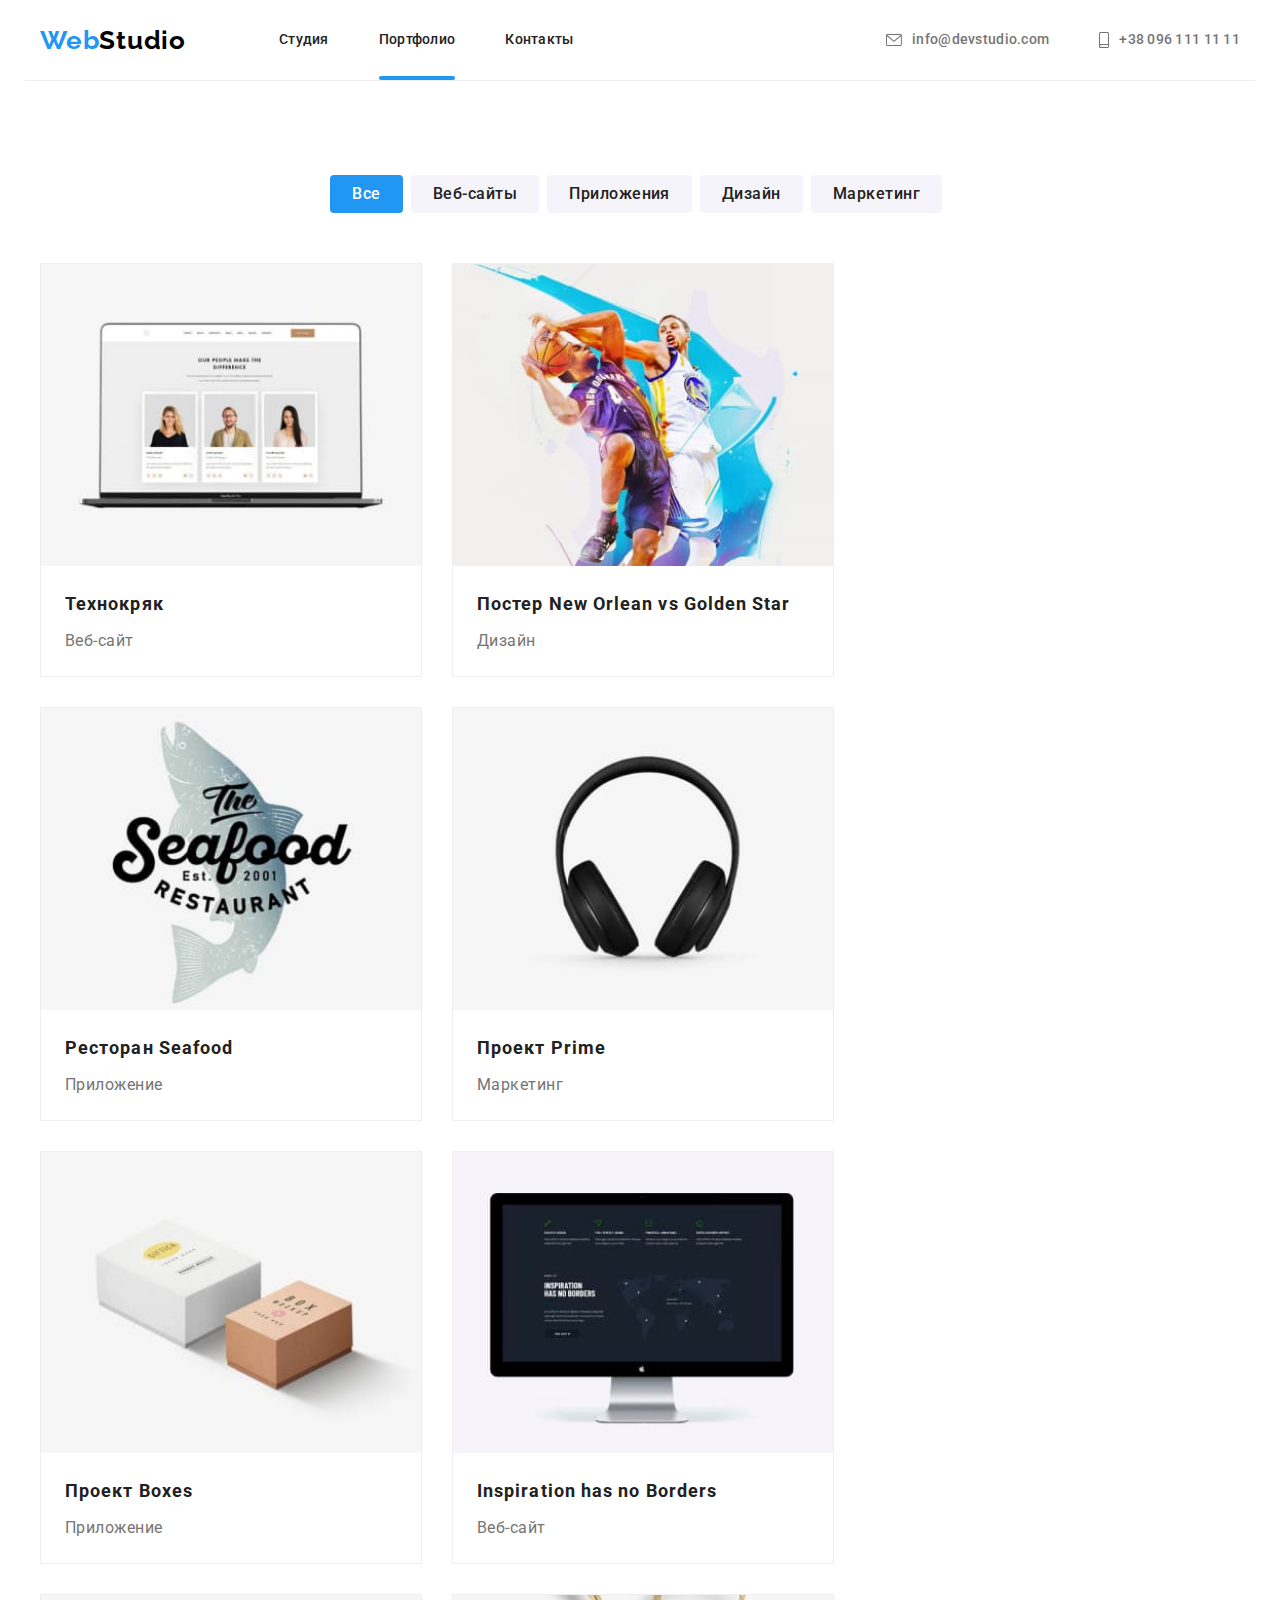
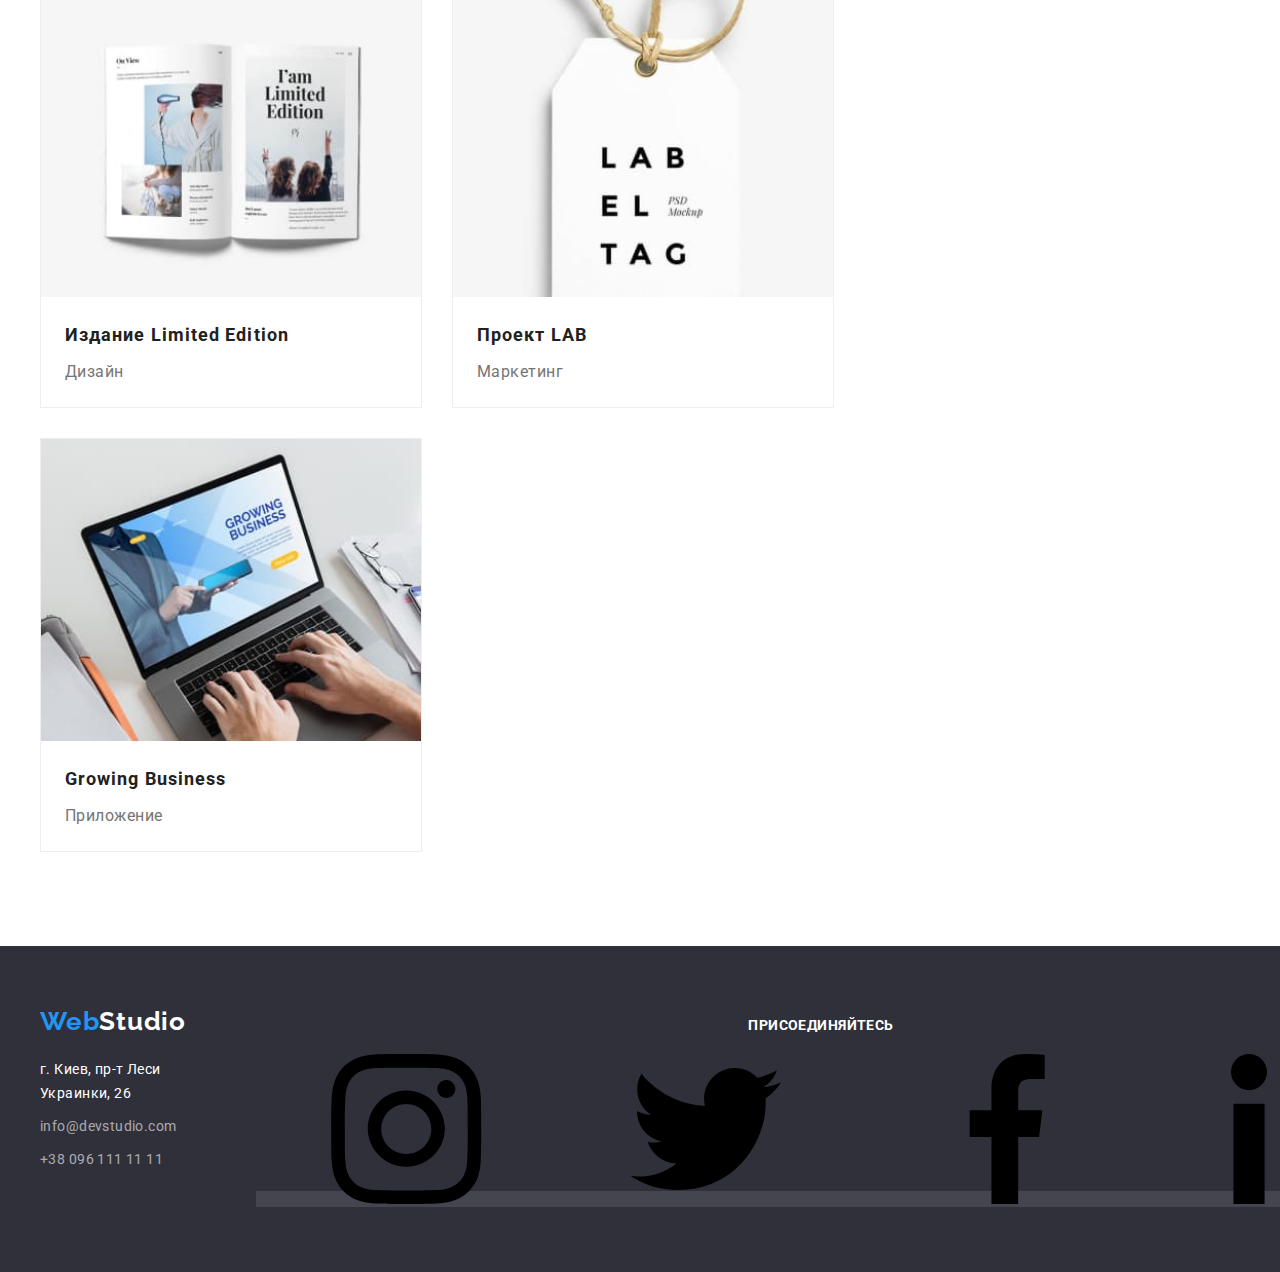
==== portfolio.html @ 461a79f4 "not finished, problem with modal window" ====
<!DOCTYPE html>
<html lang="ru">
  <head>
    <meta charset="UTF-8" />
    <meta http-equiv="X-UA-Compatible" content="IE=edge" />
    <meta name="viewport" content="width=device-width, initial-scale=1.0" />
    <title>Document</title>
    <link rel="preconnect" href="https://fonts.googleapis.com" />
    <link rel="preconnect" href="https://fonts.gstatic.com" crossorigin />
    <link
      href="https://fonts.googleapis.com/css2?family=Raleway:wght@700&family=Roboto:wght@400;500;700;900&display=swap"
      rel="stylesheet"
    />
    <link
      rel="stylesheet"
      href="https://cdnjs.cloudflare.com/ajax/libs/modern-normalize/1.1.0/modern-normalize.min.css"
      integrity="sha512-wpPYUAdjBVSE4KJnH1VR1HeZfpl1ub8YT/NKx4PuQ5NmX2tKuGu6U/JRp5y+Y8XG2tV+wKQpNHVUX03MfMFn9Q=="
      crossorigin="anonymous"
      referrerpolicy="no-referrer"
    />
    <link rel="stylesheet" href="./css/styles.css" />
  </head>

  <body>
    <!--Главная навигация-->
    <header class="header">
      <div class="header__container container">
        <nav class="nav">
          <div class="nav__logo">
            <a href="./index.html" class="logo">
              <span class="logo__part">Web</span
              ><span class="logo__part--header">Studio</span>
            </a>
          </div>

          <ul class="nav__list list">
            <li class="nav__item">
              <a href="./index.html" class="nav__link link">Студия</a>
            </li>

            <li class="nav__item">
              <a
                href="./portfolio.html"
                class="nav__link link nav__link--active"
                >Портфолио</a
              >
            </li>

            <li class="nav__item">
              <a href="" class="nav__link link">Контакты</a>
            </li>
          </ul>
        </nav>
        <ul class="contacts__list list">
          <li class="contacts__item">
            <a
              class="contacts__link link contacts__link--mail"
              href="maito:info@devstudio.com"
            >
              <svg class="contacts__icon contacts__icon--envelope">
                <use href="./images/symbol-defs.svg#envelope1"></use>
              </svg>
              info@devstudio.com
            </a>
          </li>

          <li class="contacts-item">
            <a
              class="contacts__link link contacts__link--telephone"
              href="tel:+380961111111"
            >
              <svg class="contacts__icon contacts__icon--smartphone">
                <use href="./images/symbol-defs.svg#smartphone"></use>
              </svg>
              +38 096 111 11 11
            </a>
          </li>
        </ul>
      </div>
    </header>
    <!--Герой-->
    <main>
      <!-- Кнопки фильтра -->
      <section class="filter-buttons">
        <div class="container">
          <h2 class="visually-hidden">Buttons</h2>
          <ul class="filter-buttons__list list">
            <li>
              <button
                type="button"
                class="selection__btn selection__btn--active"
              >
                Все
              </button>
            </li>
            <li>
              <button type="button" class="selection__btn">Веб-сайты</button>
            </li>
            <li>
              <button type="button" class="selection__btn">Приложения</button>
            </li>
            <li>
              <button type="button" class="selection__btn">Дизайн</button>
            </li>
            <li>
              <button type="button" class="selection__btn">Маркетинг</button>
            </li>
          </ul>
        </div>
      </section>
      <!-- Наши проекты -->
      <section class="projects">
        <div class="container">
          <h2 class="projects__title visually-hidden">Our projects</h2>
          <ul class="projects__list list">
            <li class="projects__item">
              <a class="link" href="">
                <div class="projects__thumb">
                  <img
                    src="./images/crjak.jpg"
                    alt="Ноутбук с сайтом"
                    width="370"
                  />
                  <p class="projects__text">
                    Технокряк это современная площадка распространения
                    коронавируса. Компании используют эту платформу для
                    цифрового шпионажа и атак на защищённые сервера конкурентов.
                  </p>
                </div>
                <div class="projects__meta">
                  <h3 class="projects__name">Технокряк</h3>
                  <p class="projects__type">Веб-сайт</p>
                </div>
              </a>
            </li>

            <li class="projects__item">
              <a class="link" href="">
                <div class="projects__thumb">
                  <img
                    src="./images/goldenstar.jpg"
                    alt="Постер Баскетбол"
                    width="370"
                  />
                  <p class="projects__text">
                    Технокряк это современная площадка распространения
                    коронавируса. Компании используют эту платформу для
                    цифрового шпионажа и атак на защищённые сервера конкурентов.
                  </p>
                </div>
                <div class="projects__meta">
                  <h3 class="projects__name" lang="en">
                    Постер New Orlean vs Golden Star
                  </h3>
                  <p class="projects__type">Дизайн</p>
                </div>
              </a>
            </li>

            <li class="projects__item">
              <a class="link" href="">
                <div class="projects__thumb">
                  <img
                    src="./images/seafood.jpg"
                    alt="Логотип ресторана"
                    width="370"
                  />
                  <p class="projects__text">
                    Технокряк это современная площадка распространения
                    коронавируса. Компании используют эту платформу для
                    цифрового шпионажа и атак на защищённые сервера конкурентов.
                  </p>
                </div>
                <div class="projects__meta">
                  <h3 class="projects__name">Ресторан Seafood</h3>
                  <p class="projects__type">Приложение</p>
                </div>
              </a>
            </li>
            <li class="projects__item">
              <a class="link" href="">
                <div class="projects__thumb">
                  <img src="./images/prime.jpg" alt="Наушники" width="370" />
                  <p class="projects__text">
                    Технокряк это современная площадка распространения
                    коронавируса. Компании используют эту платформу для
                    цифрового шпионажа и атак на защищённые сервера конкурентов.
                  </p>
                </div>
                <div class="projects__meta">
                  <h3 class="projects__name">Проект Prime</h3>
                  <p class="projects__type">Маркетинг</p>
                </div>
              </a>
            </li>
            <li class="projects__item">
              <a class="link" href="">
                <div class="projects__thumb">
                  <img src="./images/boxes.jpg" alt="Блоки" width="370" />
                  <p class="projects__text">
                    Технокряк это современная площадка распространения
                    коронавируса. Компании используют эту платформу для
                    цифрового шпионажа и атак на защищённые сервера конкурентов.
                  </p>
                </div>
                <div class="projects__meta">
                  <h3 class="projects__name">Проект Boxes</h3>
                  <p class="projects__type">Приложение</p>
                </div>
              </a>
            </li>
            <li class="projects__item">
              <a class="link" href="">
                <div class="projects__thumb">
                  <img
                    src="./images/noborders.jpg"
                    alt="Экран с сайтом"
                    width="370"
                  />
                  <p class="projects__text">
                    Технокряк это современная площадка распространения
                    коронавируса. Компании используют эту платформу для
                    цифрового шпионажа и атак на защищённые сервера конкурентов.
                  </p>
                </div>
                <div class="projects__meta">
                  <h3 class="projects__name" lang="en">
                    Inspiration has no Borders
                  </h3>
                  <p class="projects__type">Веб-сайт</p>
                </div>
              </a>
            </li>
            <li class="projects__item">
              <a class="link" href="">
                <div class="projects__thumb">
                  <img
                    src="./images/limitededition.jpg"
                    alt="Открытый журнал"
                    width="370"
                  />
                  <p class="projects__text">
                    Технокряк это современная площадка распространения
                    коронавируса. Компании используют эту платформу для
                    цифрового шпионажа и атак на защищённые сервера конкурентов.
                  </p>
                </div>
                <div class="projects__meta">
                  <h3 class="projects__name">Издание Limited Edition</h3>
                  <p class="projects__type">Дизайн</p>
                </div>
              </a>
            </li>
            <li class="projects__item">
              <a class="link" href="">
                <div class="projects__thumb">
                  <img src="./images/lab.jpg" alt="Лейб" width="370" />
                  <p class="projects__text">
                    Технокряк это современная площадка распространения
                    коронавируса. Компании используют эту платформу для
                    цифрового шпионажа и атак на защищённые сервера конкурентов.
                  </p>
                </div>
                <div class="projects__meta">
                  <h3 class="projects__name">Проект LAB</h3>
                  <p class="projects__type">Маркетинг</p>
                </div>
              </a>
            </li>
            <li class="projects__item">
              <a class="link" href="">
                <div class="projects__thumb">
                  <img
                    src="./images/business.jpg"
                    alt="Руки печатают на ноутбуке"
                    width="370"
                  />
                  <p class="projects__text">
                    Технокряк это современная площадка распространения
                    коронавируса. Компании используют эту платформу для
                    цифрового шпионажа и атак на защищённые сервера конкурентов.
                  </p>
                </div>
                <div class="projects__meta">
                  <h3 class="projects__name" lang="en">Growing Business</h3>
                  <p class="projects__type">Приложение</p>
                </div>
              </a>
            </li>
          </ul>
        </div>
      </section>
    </main>

    <!--Подвал-->
    <footer class="page-footer">
      <div class="page-footer__container container">
        <div class="address__meta">
          <div class="footer__logo">
            <a href="./index.html" class="logo">
              <span class="logo__part">Web</span
              ><span class="logo__part--footer">Studio</span>
            </a>
          </div>
          <address class="company-address">
            <ul class="address__list list">
              <li class="address__item">
                <div class="footermapaddress">
                  <a
                    class="address__link link"
                    href="https://goo.gl/maps/61NfF1Jj7DsbfX3k6"
                    target="_blank"
                    rel="noopener noreferrer"
                    >г. Киев, пр-т Леси Украинки, 26
                  </a>
                </div>
              </li>

              <li class="address__item">
                <a
                  class="contactinf__link link contactinf__link--mailaddress"
                  href="maito:info@devstudio.com"
                  >info@devstudio.com</a
                >
              </li>
              <li class="address__item">
                <a
                  class="contactinf__link link contactinf__link--telephone"
                  href="tel:+380961111111"
                  >+38 096 111 11 11</a
                >
              </li>
            </ul>
          </address>
        </div>
        <div class="socilmedia-footer">
          <h2 class="socilmedia-footer__title">присоединяйтесь</h2>
          <ul class="socilmedia-footer__list list">
            <li class="socilmedia-footer__item">
              <a href="" class="socilmedia-footer__link link">
                <svg class="socilmedia-footer__icon">
                  <use href="images/symbol-defs.svg#instagram"></use>
                </svg>
              </a>
            </li>

            <li class="socilmedia-footer__item">
              <a href="" class="socilmedia-footer__link">
                <svg class="socilmedia-footer__icon">
                  <use href="images/symbol-defs.svg#twitter"></use>
                </svg>
              </a>
            </li>

            <li class="socilmedia-footer__item">
              <a href="" class="socilmedia-footer__link">
                <svg class="socilmedia-footer__icon">
                  <use href="images/symbol-defs.svg#facebook"></use>
                </svg>
              </a>
            </li>

            <li class="socilmedia-footer__item">
              <a href="" class="socilmedia-footer__link">
                <svg class="socilmedia-footer__icon">
                  <use href="images/symbol-defs.svg#linkedin"></use>
                </svg>
              </a>
            </li>
          </ul>
        </div>
        <div class="footer-subsciption">
          <h2 class="footer-subsciption__title">Подпишитесь на рассылку</h2>
          <div class="footer-subsciption__form">
            <label for="mail"></label>
            <input
              type="email"
              class="footer-subsciption__input"
              name="mail"
              id="mail"
              placeholder="E-mail"
            />
            <button type="submit" class="footer-subscription__btn">
              <span class="footer-subscription__text">Подписаться</span>
              <svg class="footer-subscription__icon" width="24" height="24">
                <use href="images/symbol-defs.svg#send"></use>
              </svg>
            </button>
          </div>
        </div>
      </div>
    </footer>
  </body>
</html>
---- css/styles.css ----
/* цвет основного текста #757575 */
/* вторичный цвет текста  #212121;*/
/* белый #FFFFFF  */
/* акцент #2196F3;*/
/* команда цвет фона,кнопки неактивные: #F5F4FA; */
/*основной фон (чем занимаемся):#E5E5E5*/
/*фон шапки: #FFFFFF; */
/*фон футера и героя: #2F303A;*/

:root {
  --primary-text-color: #757575;
  --title-text-color: #212121;
  --accent-color: #2196f3;
  --primary-white-color: #ffffff;
  --primary-background-color: #e5e5e5;
  --secondary-background-color: #f5f4fa;
  --navigationfooter-background-color: #2f303a;
  --header-margin-hmargin: 50px;
  --main-margin: 30px;
  --section-padding-top-bottom-inside-margin: 94px;
  --margin-bottom-list: 10px;
  --animation-duration: 250ms;
  --timing-function: cubic-bezier(0.4, 0, 0.2, 1);
}

body {
  background-color: var(--primary-white-color);
  color: var(--primary-text-color);
  font-family: Roboto, sans-serif;
  font-style: normal;
  font-weight: normal;
  font-size: 14px;
  line-height: 1.71;
  letter-spacing: 0.03em;
  margin: 0;
}

p,
h1,
h2,
h3,
h4,
h5,
h6 {
  margin: 0;
}

ul {
  margin: 0;
  padding: 0;
}

button {
  cursor: pointer;
}

img {
  display: block;
  width: 100%;
}

.list {
  padding: 0;
  margin: 0;
  list-style: none;
}
.link {
  text-decoration: none;
}

.visually-hidden {
  position: absolute;
  white-space: nowrap;
  width: 1px;
  height: 1px;
  overflow: hidden;
  border: 0;
  padding: 0;
  clip: rect(0 0 0 0);
  clip-path: inset(50%);
  margin: -1px;
}

.container {
  width: 1200px;
  padding-left: 15px;
  padding-right: 15px;
  margin: 0 auto;
  /* border: 1px solid red; */
}
.logo {
  font-family: Raleway, serif;
  font-style: normal;
  font-weight: 700;
  font-size: 26px;
  line-height: 1.19;
  letter-spacing: 0.03em;
  text-decoration: none;
}
.logo__part {
  color: var(--accent-color);
}
.logo__part--header{
color: #000000;
}
.logo__part--footer {
  color: var(--primary-white-color);
}

/* Главная навигация */
.header {
  background-color: var(--primary-white-color);
  display: flex;
}

.header__container {
  display: flex;
  align-items: center;
  justify-content: space-between;
  border-bottom: 1px solid #ececec;
}
.nav {
  display: flex;
  align-items: center;
}
.nav__logo {
  display: flex;
  margin-right: 93px;
}

.nav__item {
  display: flex;
}
.nav__item:not(:last-child) {
  margin-right: var(--header-margin-hmargin);
}
.nav__link--active {
  position: relative;
  color: var(--accent-color);
}

.nav__list {
  display: flex;
}
.nav__link {
  color: var(--title-text-color);
  font-family: Roboto;
  font-style: normal;
  font-weight: 500;
  font-size: 14px;
  line-height: 1.14;
  letter-spacing: 0.02em;
  text-decoration: none;
  padding-top: 32px;
  padding-bottom: 32px;
  transition: color var(--animation-duration) var(--timing-function);
}
.nav__link:hover,
.nav__link:focus {
  color: var(--accent-color);
}

.nav__link--active::after {
  position: absolute;
  left: 0;
  bottom: 0;
  content: "";
  display: block;
  width: 100%;
  height: 4px;
  border-radius: 2px;
  background-color: var(--accent-color);
}
.contacts__list {
  display: flex;
  margin-left: -50px;
}

.contacts__link {
  color: var(--primary-text-color);
  font-family: Roboto;
  font-style: normal;
  font-weight: 500;
  font-size: 14px;
  line-height: 1.14;
  letter-spacing: 0.02em;
  display: flex;
  align-items: center;
  transition: color var(--animation-duration) var(--timing-function);
}

.contacts__link:hover {
  color: var(--accent-color);
}

.contacts__icon {
  margin-right: 10px;
}

.contacts__item {
  color: #757575;
}

.contacts__icon--envelope {
  width: 16px;
  height: 12px;
  fill: currentColor;
}

.contacts__icon--smartphone {
  width: 10px;
  height: 16px;
  fill: currentColor;
}

.contacts__link--mail {
  margin-right: var(--header-margin-hmargin);
}
.contacts__link--telephone {
  margin-right: 0;
}

/* Герой */

.overlay {
  max-width: 1600px;
  height: 600px;
  margin-left: auto;
  margin-right: auto;
  background-image: linear-gradient(
      rgba(47, 48, 58, 0.4),
      rgba(47, 48, 58, 0.4)
    ),
    url("../images/background-people.jpg");
  background-color: var(--navigationfooter-background-color);
  background-size: cover;
  background-repeat: no-repeat;
  background-position: center;
}
.hero__title {
  color: var(--primary-white-color);
  font-family: Roboto;
  font-style: normal;
  font-weight: 900;
  font-size: 44px;
  line-height: 1.36;
  text-align: center;
  letter-spacing: 0.06em;
  text-transform: uppercase;
  padding-top: 200px;
  max-width: 696px;
  margin: 0 auto;
  margin-bottom: var(--main-margin);
}

.order__btn {
  display: inline-block;
  background-color: var(--accent-color);
  color: var(--primary-white-color);
  font-family: Roboto;
  font-style: normal;
  font-weight: bold;
  font-size: 16px;
  line-height: 1.87;
  display: flex;
  justify-content: center;
  align-items: center;
  text-align: center;
  letter-spacing: 0.06em;
  margin-left: auto;
  margin-right: auto;
  display: block;
  border-radius: 4px;
  padding: 10px 32px;
  border: transparent;
  min-width: 200px;
  transition: background-color var(--animation-duration) var(--timing-function);
}

.order__btn:hover,
.order__btn:focus {
  background-color: #188ce8;
}

.backdrop {
  position: fixed;
  top: 0;
  left: 0;
  width: 100%;
  height: 100%;
  background-color: rgba(0, 0, 0, 0.2);
  transition: opacity var(--animation-duration) var(--timing-function);
}
.backdrop.is-hidden {
  opacity: 0;
  pointer-events: none;
}

.modal {
  position: absolute;
  top: 50%;
  left: 50%;
  transform: translate(-50%, -50%);
  min-height: 581px;
  min-width: 528px;
  /* padding: 8px; */
  background-color: var(--primary-white-color);
  box-shadow: 0px 1px 3px rgba(0, 0, 0, 0.12), 0px 1px 1px rgba(0, 0, 0, 0.14),
    0px 2px 1px rgba(0, 0, 0, 0.2);
  border-radius: 4px;
}

.modal-close {
  position: absolute;
  top: 8px;
  right: 8px;
  width: 30px;
  height: 30px;
  border-radius: 50%;
  background: var(--primary-white-color);
  border: 1px solid rgba(0, 0, 0, 0.1);
  display: flex;
  justify-content: center;
  align-items: center;
}

.modal-close:hover,
.modal-close:focus {
  fill: var(--accent-color);
}

.modal__title {
  font-family: Roboto;
  font-style: normal;
  font-weight: 700;
  font-size: 20px;
  line-height: 1.15;
  text-align: center;
  letter-spacing: 0.03em;
  color: var(--title-text-color);
  margin-top: 40px;
  margin-bottom: 30px;
}

.form__field {
  position: relative;
  font-family: Roboto;
  font-style: normal;
  font-weight: normal;
  font-size: 12px;
  line-height: 1.17;
  letter-spacing: 0.01em;
  color: var(--primary-text-color);
  margin-left: 41px;
  margin-bottom: 28px;
  width: 448px;
}

  /* display: flex;
  align-items: center;
  text-align: center; */
}


.form__label {
  position: absolute;
  top: 50%;
  left: 0px;
  transform: translateY(600%);
}

.form__label--comment {
  position: absolute;
  transform: translateY(-550%);
}
.form__input {
  width: 100%;
  margin: 0;
  padding: 10px 20px;
  padding-left: 40px;
  font: inherit;
  height: 40px;

  border: 1px solid rgba(33, 33, 33, 0.2);
  box-sizing: border-box;
  border-radius: 4px;
  outline: none;
  transition: color var(--animation-duration) var(--timing-function),
    border var(--animation-duration) var(--timing-function),
    border-color var(--animation-duration)
      var(--section-padding-top-bottom-inside-margin);
}

.form__input--comment {
  padding-left: 15px;
  height: 120px;
  margin-bottom: -8px;
}
.form__input:focus + .form__label {
  color: var(--accent-color);
  border: var(--accent-color);
}

.form__input:hover,
.form__input:focus {
  border-color: var(--accent-color);
}

.form__icon {
  position: absolute;
  top: 50%;
  left: 15px;
  display: inline-block;
  fill: var(--title-text-color);
  transform: translateY(-90%);
}

.form__icon {
  transition: fill var(--animation-duration) var(--timing-function);
}
.form__input:focus ~ .form__icon {
  fill: var(--accent-color);
}

.check__text {
  position: relative;
  font-family: Roboto;
  font-style: normal;
  font-weight: 400;
  font-size: 14px;
  line-height: 1.71;
  letter-spacing: 0.03em;
  color: var(--primary-text-color);
  display: flex;
  align-items: center;
  margin-left: 12px;
}

.checkbox__link {
  color: var(--accent-color);
  text-decoration-line: underline;
  margin-left: 5px;
}
.check__label{  
  display: flex;
  align-items: center;
  justify-content: center;

}
.check__text{
  width: 16px;
  height: 15px;
  margin-right: 7px;
  border: 2px solid var(--title-text-color);
  border-radius: 2px;
  /* display: flex;
  align-items: center;
  justify-content: center; */
}
.check__icon {
  fill: transparent;
}

.policy__check {
  transition: border-color var(--animation-duration) var(--timing-function),
    background-color var(--animation-duration) var(--timing-function);
}
.policy__check:checked + .check__text {
  border-color: var(--accent-color);
  background-color: var(--accent-color);
}
.policy__check:checked + .check__text .check__icon {
  fill: var(--primary-white-color);
}


.submit__button {
  position: absolute;
  bottom: 40px;
  right: 164px;

  min-width: 200px;
  min-height: 50px;
  padding: 10px 55px;
  background: var(--accent-color);
  border-radius: 4px;
  border: none;
  overflow: hidden;
  display: flex;
  transition: background var(--animation-duration) var(--timing-function),
    box-shadow var(--animation-duration) var(--timing-function);
}
.submit__button:hover,
.submit__button:focus {
  background: #188ce8;
  box-shadow: 0px 4px 4px rgba(0, 0, 0, 0.15);
}
.submit__text {
  font-family: Roboto;
  font-style: normal;
  font-weight: 700;
  font-size: 16px;
  line-height: 1.87;
  display: flex;
  align-items: center;
  letter-spacing: 0.06em;
  color: var(--primary-white-color);
}

/* Преимущества */
.features__list {
  display: flex;
  flex-wrap: wrap;
  margin-left: -30px;
}

.features__box {
  width: 270px;
  height: 120px;
  background-color: var(--secondary-background-color);
  border-radius: 4px;
  margin-top: var(--section-padding-top-bottom-inside-margin);
  margin-bottom: var(--main-margin);
}

.features__icon {
  width: 70px;
  height: 70px;
  /* display: flex;
  justify-content: center;
  align-self: center; */
  margin-top: 25px;
  margin-right: 100px;
  margin-bottom: 25px;
  margin-left: 100px;
}

.features__item {
  flex-basis: calc(100% / 4 - 30px);
  margin-left: var(--main-margin);
}
.features__title {
  color: var(--title-text-color);
  font-family: Roboto;
  font-style: normal;
  font-weight: 700;
  font-size: 14px;
  line-height: 1.14;
  letter-spacing: 0.03em;
  text-transform: uppercase;

  margin-bottom: var(--margin-bottom-list);
}
.features__text {
  font-family: Roboto;
  font-style: normal;
  font-weight: 400;
  font-size: 14px;
  line-height: 1.71;
  letter-spacing: 0.03em;
  padding-bottom: var(--section-padding-top-bottom-inside-margin);
}
/* Чем занимаемся */
.activity__title {
  color: var(--title-text-color);
  font-family: Roboto;
  font-style: normal;
  font-weight: 700;
  font-size: 36px;
  line-height: 1.67;
  text-align: center;
  letter-spacing: 0.03em;
  margin-bottom: var(--header-margin-hmargin);
}
.activity__list {
  display: flex;
  margin-left: -30px;
}
.activity__item {
  position: relative;
  flex-basis: calc(100% / 3 - 30px);
  margin-left: var(--main-margin);
  margin-bottom: var(--section-padding-top-bottom-inside-margin);
}

/* .activity-item::after {
  position: absolute;
  display: block;
  width: 370px;
  height: 70px;
  left: 0;
  bottom: 0;
  background: rgba(47, 48, 58, 0.8);
} */
.activity__text {
  position: absolute;
  display: flex;
  align-items: center;
  justify-content: center;
  left: 0;
  bottom: 0;
  width: 100%;
  height: 70px;
  color: var(--primary-white-color);
  background: rgba(47, 48, 58, 0.8);
  font-family: Roboto;
  font-weight: 700;
  font-size: 14px;
  line-height: 1.14;
  text-align: center;
  letter-spacing: 0.03em;
  text-transform: uppercase;
}
/* Наша команда */
.team {
  background-color: var(--secondary-background-color);
  padding-top: var(--section-padding-top-bottom-inside-margin);
}

.team__title {
  color: var(--title-text-color);
  font-family: Roboto;
  font-style: normal;
  font-weight: 700;
  font-size: 36px;
  line-height: 1.67;
  text-align: center;
  letter-spacing: 0.03em;
  margin-bottom: var(--header-margin-hmargin);
}

.team__list {
  display: flex;
  margin-left: -30px;
}

.team__item {
  background-color: var(--primary-white-color);
  display: inline-block;
  box-shadow: 0px 1px 3px rgba(0, 0, 0, 0.12), 0px 1px 1px rgba(0, 0, 0, 0.14),
    0px 2px 1px rgba(0, 0, 0, 0.2);
  border-radius: 0px 0px 4px 4px;
  flex-basis: calc(100% / 4 - 30px);
  margin-left: var(--main-margin);
  margin-bottom: var(--section-padding-top-bottom-inside-margin);
}

.member__meta {
  padding-top: var(--main-margin);
  padding-bottom: var(--main-margin);
}

.member__name {
  color: var(--title-text-color);
  font-family: Roboto;
  font-style: normal;
  font-weight: 500;
  font-size: 16px;
  line-height: 1.19;
  text-align: center;
  letter-spacing: 0.03em;
  /* margin-top: var(--main-margin); */
  margin-bottom: var(--margin-bottom-list);
}
.member__position {
  color: var(--primary-text-color);
  font-family: Roboto;
  font-style: normal;
  font-weight: 400;
  font-size: 16px;
  line-height: 1.19;
  text-align: center;
  letter-spacing: 0.03em;
  margin-bottom: 16px;
}

.socialmedia__list {
  display: flex;
  justify-content: center;
  color: #afb1b8;
}

.socialmedia__item {
  color: #afb1b8;
}
.socialmedia__item {
  margin-right: 10px;
}
.socialmedia__item:last-child{
  margin-right: 0;
}
.socialmedia__link {
  width: 44px;
  height: 44px;
  background-color: transparent;
  display: flex;
  justify-content: center;
  align-items: center;
  border-radius: 50%;
  color: #afb1b8;
  transition: backround-color var(--animation-duration) var(--timing-function)
    color var(--animation-duration) var(--timing-function);
}

.socialmedia__icon {
  width: 20px;
  height: 20px;
  fill: currentColor;
}

.socialmedia__link:hover,
.socialmedia__link:focus {
  background-color: var(--accent-color);
  color: var(--primary-white-color);
}

/* .socialmedialinks-icon:hover,
.socialmedialinks-icon:focus {
  fill: var(--primary-white-color);
} */


 /* Постоянные клиенты */
.clients__title {
  color: var(--title-text-color);
  font-family: Roboto;
  font-style: normal;
  font-weight: 700;
  font-size: 36px;
  line-height: 1.67;
  text-align: center;
  letter-spacing: 0.03em;
  padding-top: var(--section-padding-top-bottom-inside-margin);
  margin-bottom: var(--header-margin-hmargin);
}

.client__list {
  display: flex;
  flex-direction: row;
  flex-wrap: wrap;
  margin-left: -30px;
  margin-top: -50px;
  margin-bottom: 122px;
  color: var(--primary-text-color);
}

.client__link {
  display: block;
  display: flex;
  justify-content: center;
  align-items: center;
  width: 170px;
  height: 92px;
  border: 1px solid #afb1b8;
  border-radius: 4px;
  flex-basis: calc(100% / 6 - 30px);
  margin-left: 30px;
  margin-top: 50px;
  color: #afb1b8;
  transition: color var(--animation-duration) var(--timing-function) border
    var(--animation-duration) var(--timing-function);
}
.client__link:hover,
.client__link:focus {
  color: var(--accent-color);
  border: 1px solid var(--accent-color);
}

.client__icon {
  width: 106px;
  height: 60px;
  fill: currentColor;
}

/* Подвал */
.page-footer {
  background-color: var(--navigationfooter-background-color);
  padding: 60px 0;
  display: flex;
  align-items: flex-start;
}
.page-footer__container {
  display: flex;
  align-items: baseline;
}
.address__meta {
  display: flex;
  flex-direction: column;
}

.address__link {
  color: var(--primary-white-color);
}
.footer__logo {
  margin-bottom: 20px;
}
.address__list {
  font-family: Roboto;
  font-style: normal;
  font-weight: normal;
  font-size: 14px;
  line-height: 1.71;
  letter-spacing: 0.03em;
}
.address__item {
  margin-bottom: 9px;
}
.address__item:last-child{
  margin-bottom: 0;
}
.contactinf__link {
  color: rgba(255, 255, 255, 0.6);
}

.socilmedia-footer__title {
  font-family: Roboto;
  font-style: normal;
  font-weight: 700;
  font-size: 14px;
  line-height: 1.14;
  letter-spacing: 0.03em;
  text-transform: uppercase;
  color: var(--primary-white-color);
  display: flex;
  justify-content: center;
  align-items: center;
  margin-bottom: 20px;
}

.socilmedia-footer__list {
  display: flex;
  justify-content: center;
  color: var(--primary-white-color);
  margin-left: 70px;
}

.socilmedia-footer__item{
  color: var(--primary-white-color);
}

.socilmedia-footer__link{
  color: var(--primary-white-color);
  background:rgba(255, 255, 255, 0.1);
  transition: backround-color var(--animation-duration) var(--timing-function);
}


.socilmedia-footer__link:hover,
.socilmedia-footer__link:focus {
  background-color: var(--accent-color);
}

/* .socilmedia-footer__list {
  display: flex;
  justify-content: center;
  align-items: center;
  color: var(--primary-white-color);
  margin-left: 70px;
}

.socilmedia-footer__item {
  color: var(--primary-white-color);
}
.socilmedia-footer__item {
  margin-right: 10px;
}
.socilmedia-footer__item:last-child {
  margin-right: 0;
}
.   {
  width: 44px;
  height: 44px;
  background-color: transparent;
  display: flex;
  justify-content: center;
  align-items: center;
  border-radius: 50%;
  color: var(--primary-white-color);
  background: rgba(255, 255, 255, 0.1);
  transition: backround-color var(--animation-duration) var(--timing-function);
}

.socilmedia-footer__icon {
  width: 20px;
  height: 20px;
  fill: currentColor;
}

.socilmedia-footer__link:hover,
.socilmedia-footer__link:focus {
  background-color: var(--accent-color);
} */


.footer-subsciption__form {
  display: flex;
  justify-content: space-between;
  align-items: center;
}
.footer-subsciption__title {
  font-family: Roboto;
  font-style: normal;
  font-weight: 700;
  font-size: 14px;
  line-height: 1.14;
  letter-spacing: 0.03em;
  text-transform: uppercase;
  color: var(--primary-white-color);
  margin-bottom: 20px;
  margin-left: 93px;
}

.footer-subsciption__input {
  position: relative;
  background-color: var(--navigationfooter-background-color);
  border: 1px solid rgba(255, 255, 255, 0.3);
  box-sizing: border-box;
  filter: drop-shadow(0px 4px 4px rgba(0, 0, 0, 0.15));
  border-radius: 4px;
  min-width: 358px;
  min-height: 50px;
  font-family: Roboto;
  font-style: normal;
  font-weight: 400;
  font-size: 16px;
  line-height: 1.25;
  display: flex;
  align-items: center;
  letter-spacing: 0.03em;
  color: rgba(255, 255, 255, 0.6);
  margin-left: 93px;
}

.footer-subscription__btn {
  min-width: 200px;
  min-height: 50px;
  padding: 10px 28px;
  background: #2196f3;
  box-shadow: 0px 4px 4px rgba(0, 0, 0, 0.15);
  border-radius: 4px;
  border: none;
  overflow: hidden;
  color: var(--primary-white-color);
  font-family: Roboto;
  font-style: normal;
  font-weight: 700;
  font-size: 16px;
  line-height: 1.87;
  display: flex;
  align-items: center;
  text-align: center;
  justify-content: center;
  letter-spacing: 0.06em;
  margin-right: 10px;
  fill: var(--primary-white-color);
  margin-left: 12px;
}

.footer-subscription__icon {
  margin-left: 10px;
}


/* Portfolio Page */
/* Кнопки фильтра */
.filter-buttons__list {
  display: flex;
  justify-content: center;
}
.selection__btn {
  background-color: var(--secondary-background-color);
  color: var(--title-text-color);
  font-family: Roboto;
  font-style: normal;
  font-weight: 500;
  font-size: 16px;
  line-height: 1.62;
  letter-spacing: 0.03em;
  border-radius: 4px;
  padding: 6px 22px;
  display: inline-block;
  min-width: 73px;
  text-align: center;
  border: transparent;
  margin-top: var(--section-padding-top-bottom-inside-margin);
  margin-bottom: var(--header-margin-hmargin);
  margin-right: 8px;
  transition: backround-color var(--animation-duration) var(--timing-function)
    color var(--animation-duration) var(--timing-function);
}

.selection__btn:hover,
.selection__btn:focus {
  background-color: var(--accent-color);
  color: var(--primary-white-color);
}

.selection__btn--active {
  background-color: var(--accent-color);
  color: var(--primary-white-color);
}

/* Наши проекты*/
.projects__list {
  display: flex;
  flex-wrap: wrap;
  margin-left: -30px;
  margin-top: -30px;
  padding-bottom: var(--section-padding-top-bottom-inside-margin);
}
.projects__item {
  border: 1px solid #eeeeee;
  flex-basis: calc(100% / 3 - 30px);
  margin-left: var(--main-margin);
  margin-top: var(--main-margin);
  transition: box-shadow var(--animation-duration) var(--timing-function);
}

.projects__item:hover {
  box-shadow: 0px 1px 3px rgba(0, 0, 0, 0.12), 0px 1px 1px rgba(0, 0, 0, 0.14),
    0px 2px 1px rgba(0, 0, 0, 0.2);
}

.projects__thumb {
  position: relative;
  overflow: hidden;
}
.projects__text{
  position: absolute;
  width: 100%;
  height: 294px;
  top: 0;
  left: 0;
  display: flex;
  align-items: center;

  padding-right: 24px;
  padding-left: 24px;

  font-family: Roboto;
  font-weight: 400;
  font-size: 18px;
  line-height: 1.56;
  letter-spacing: 0.03em;

  background-color: rgba(33, 150, 243, 0.9);
  color: var(--primary-white-color);
  opacity: 0;
  transform: translateY(100%);
  transition: transform var(--animation-duration) var(--timing-function);
}

.projects__item:hover .projects__text {
  transform: translateY(0);
  opacity: 1;
}

.projects__meta {
  padding-top: 20px;
  padding-bottom: 20px;
  padding-right: 24px;
  padding-left: 24px;
}

.projects__name{
  color: var(--title-text-color);
  font-family: Roboto;
  font-style: normal;
  font-weight: 700;
  font-size: 18px;
  line-height: 2;
  letter-spacing: 0.06em;
  margin-bottom: 4px;
}
.projects__type {
  color: var(--primary-text-color);
  font-family: Roboto;
  font-style: normal;
  font-weight: 400;
  font-size: 16px;
  line-height: 1.87;
  letter-spacing: 0.03em;
}
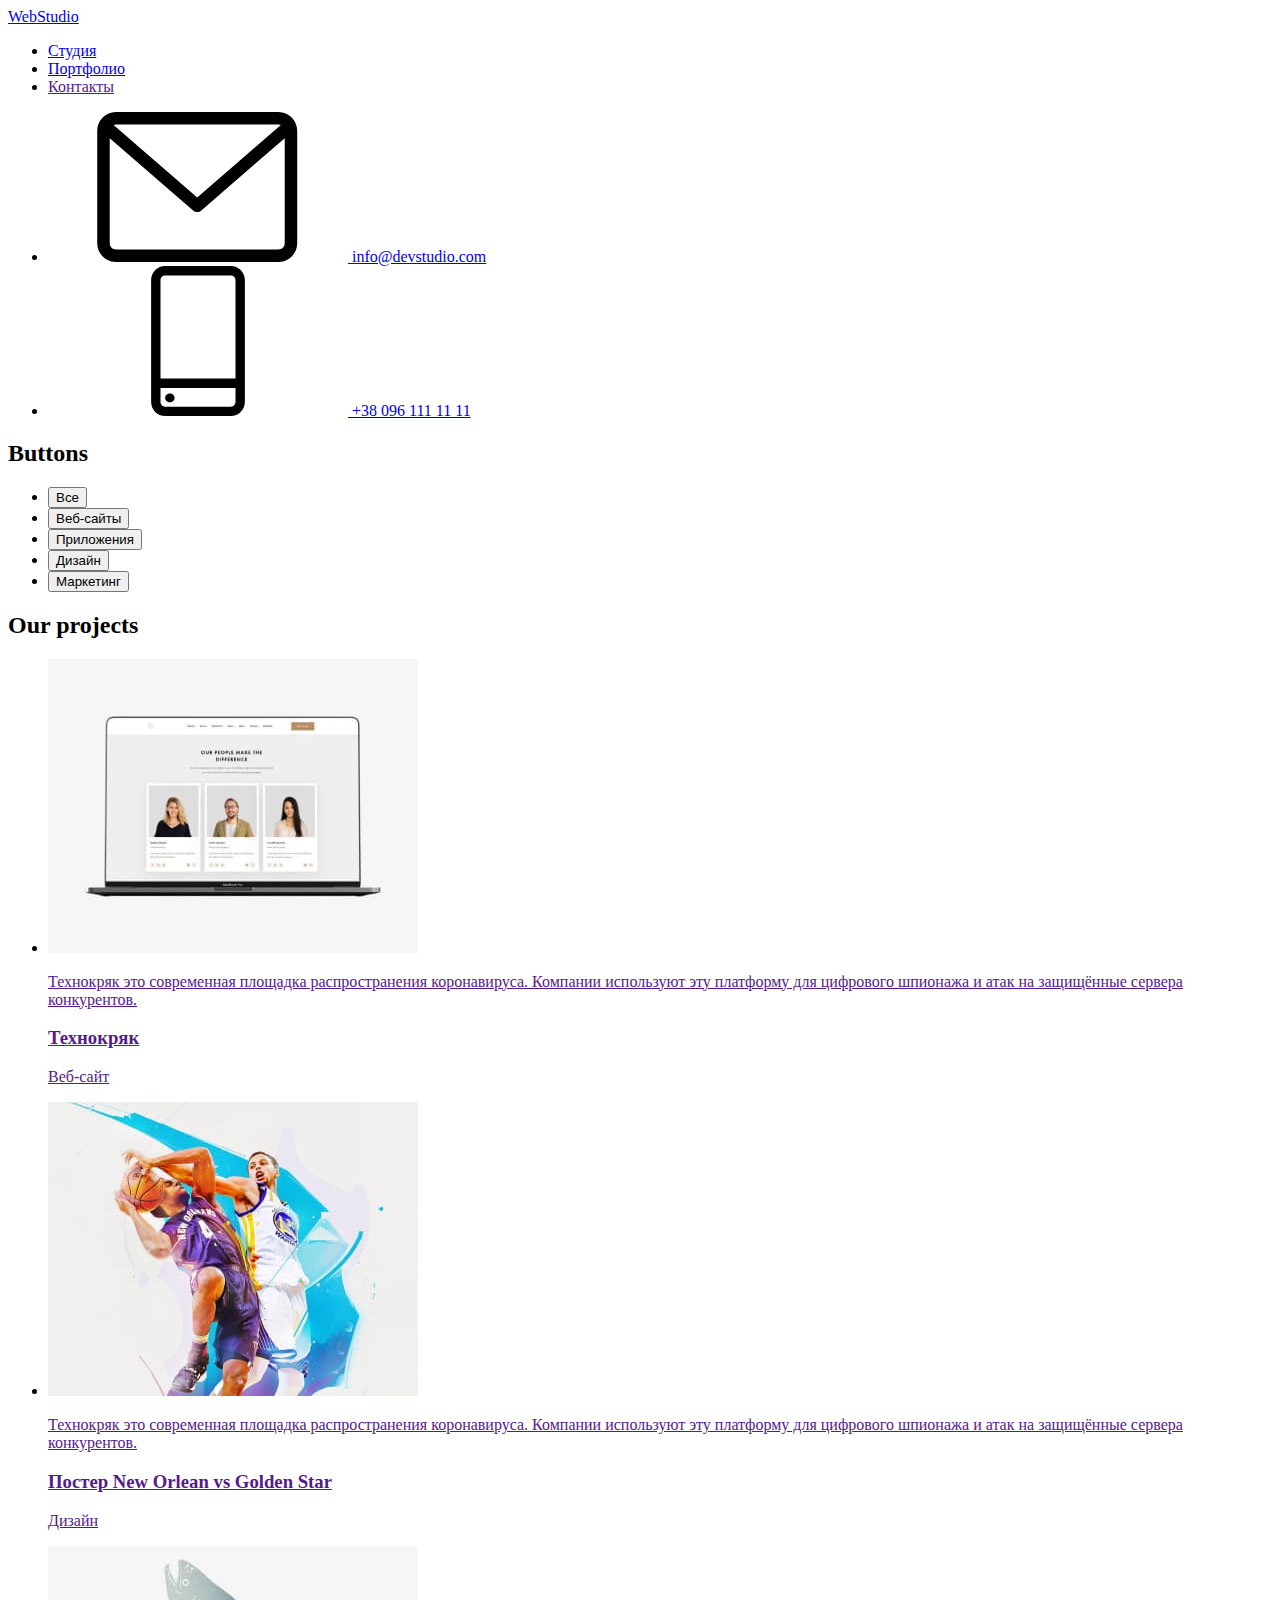
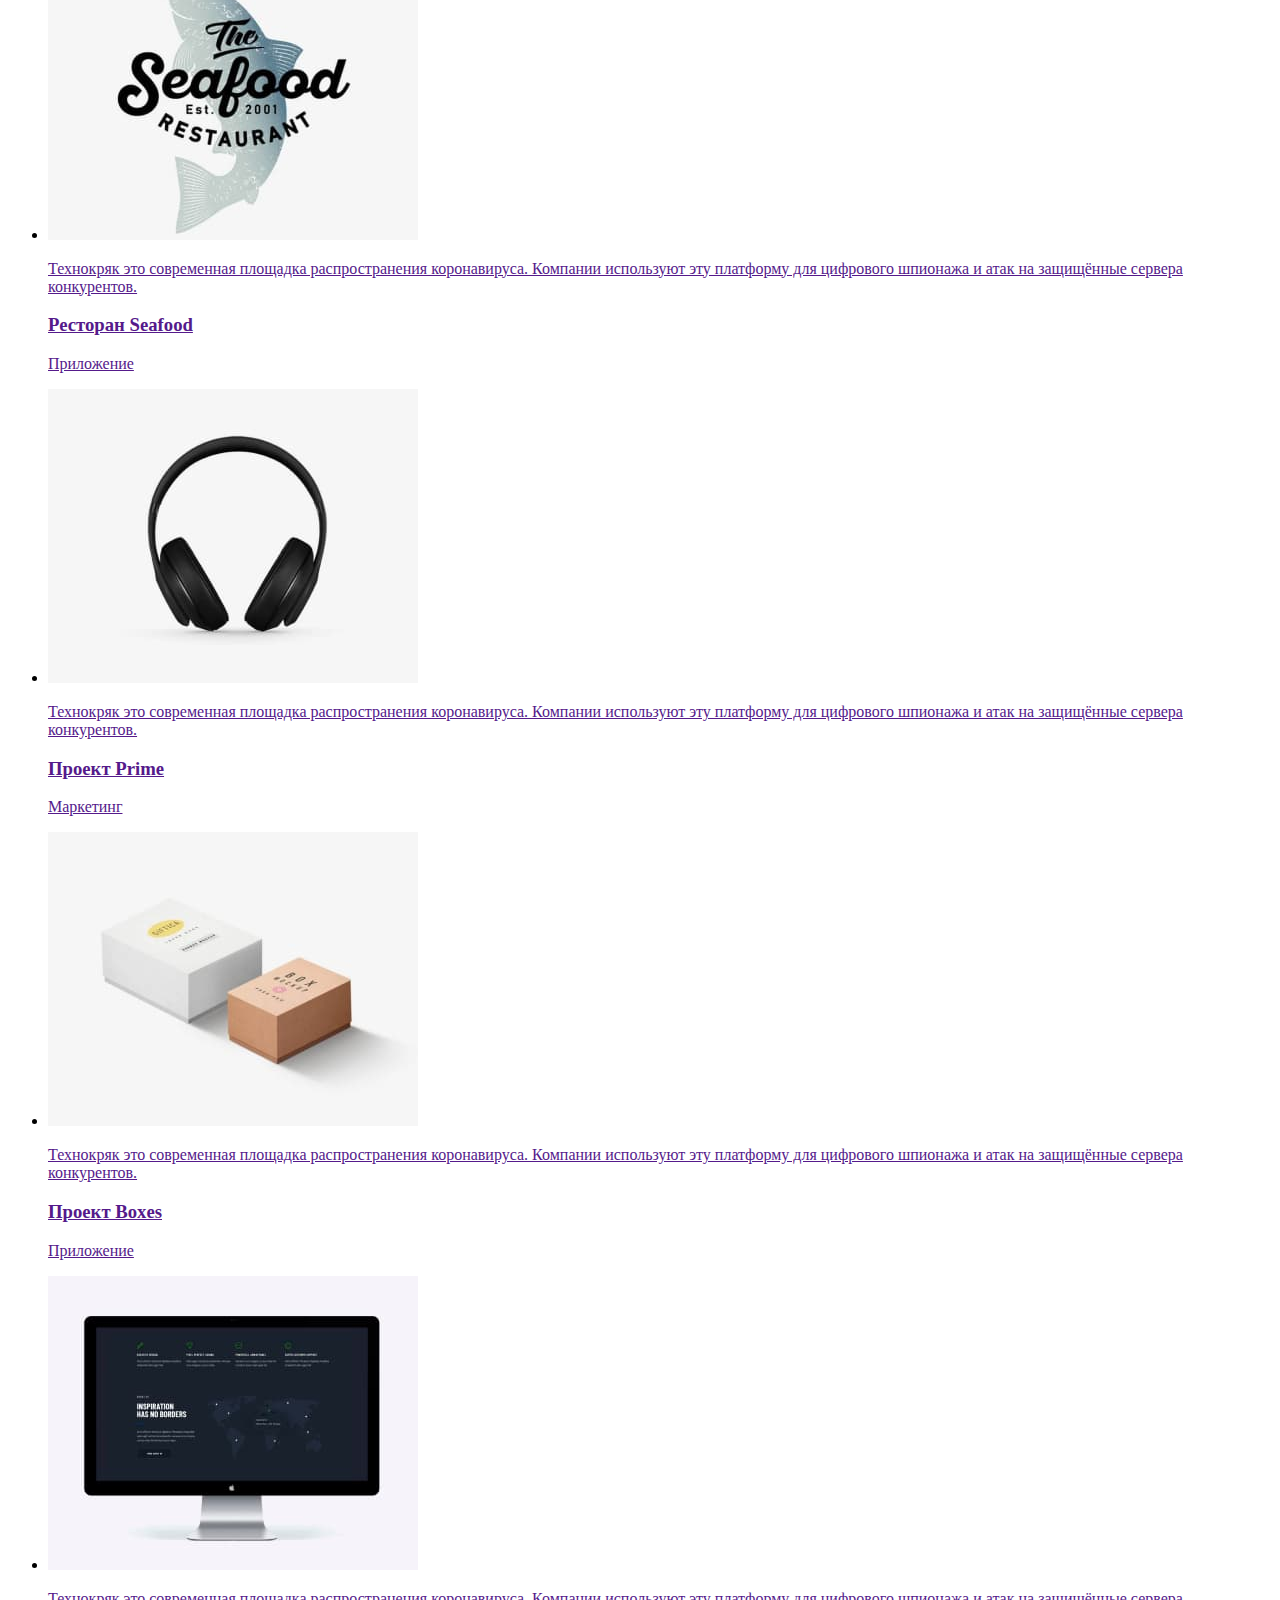
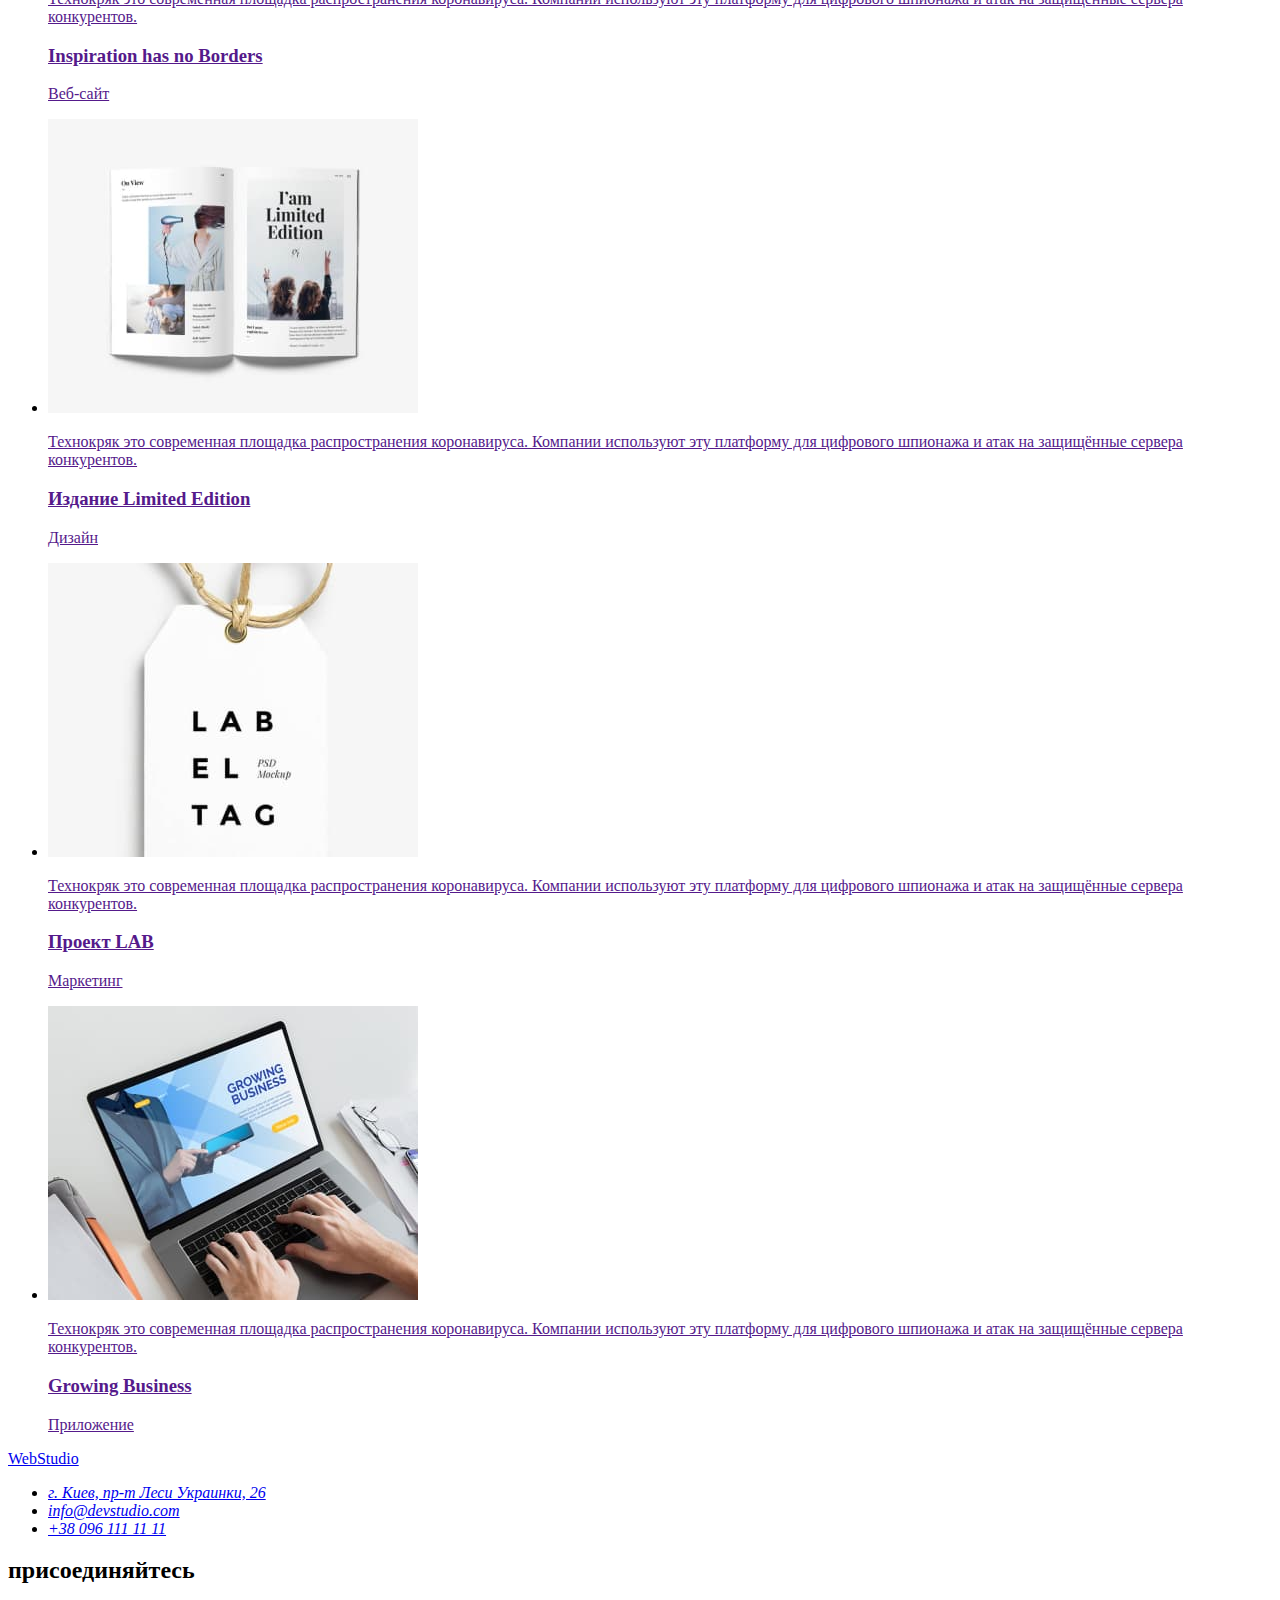
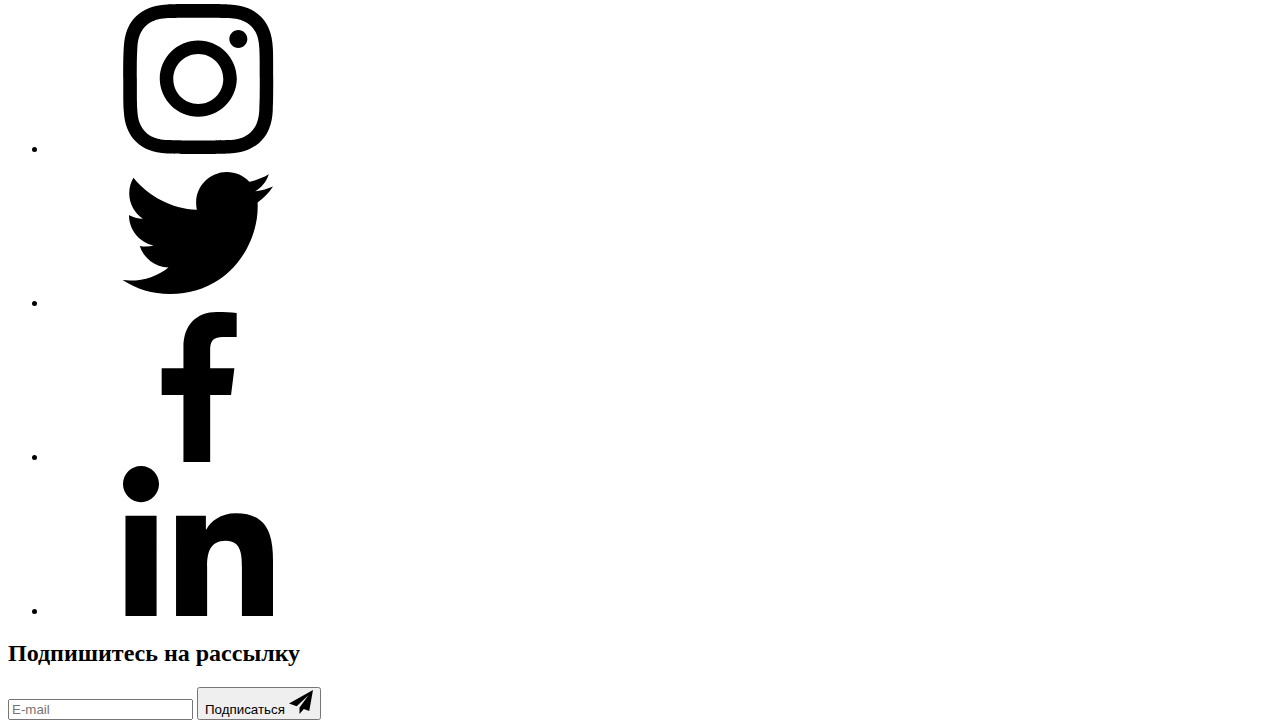
==== commit 642dae4f: "SASS not finished" ====
--- a/portfolio.html
+++ b/portfolio.html
@@ -18,7 +18,7 @@
       crossorigin="anonymous"
       referrerpolicy="no-referrer"
     />
-    <link rel="stylesheet" href="./css/styles.css" />
+    <link rel="stylesheet" href="./css/main.min.css" />
   </head>
 
   <body>
@@ -84,26 +84,23 @@
       <section class="filter-buttons">
         <div class="container">
           <h2 class="visually-hidden">Buttons</h2>
-          <ul class="filter-buttons__list list">
-            <li>
-              <button
-                type="button"
-                class="selection__btn selection__btn--active"
-              >
+          <ul class="filter__list list">
+            <li>
+              <button type="button" class="filter__btn filter__btn--active">
                 Все
               </button>
             </li>
             <li>
-              <button type="button" class="selection__btn">Веб-сайты</button>
-            </li>
-            <li>
-              <button type="button" class="selection__btn">Приложения</button>
-            </li>
-            <li>
-              <button type="button" class="selection__btn">Дизайн</button>
-            </li>
-            <li>
-              <button type="button" class="selection__btn">Маркетинг</button>
+              <button type="button" class="filter__btn">Веб-сайты</button>
+            </li>
+            <li>
+              <button type="button" class="filter__btn">Приложения</button>
+            </li>
+            <li>
+              <button type="button" class="filter__btn">Дизайн</button>
+            </li>
+            <li>
+              <button type="button" class="filter__btn">Маркетинг</button>
             </li>
           </ul>
         </div>
@@ -335,34 +332,34 @@
         </div>
         <div class="socilmedia-footer">
           <h2 class="socilmedia-footer__title">присоединяйтесь</h2>
-          <ul class="socilmedia-footer__list list">
-            <li class="socilmedia-footer__item">
-              <a href="" class="socilmedia-footer__link link">
-                <svg class="socilmedia-footer__icon">
+          <ul class="socialmedia__list list socialmedia__list--footer">
+            <li class="socialmedia__item socialmedia__item--footer">
+              <a href="" class="socialmedia__link socialmedia__link--footer">
+                <svg class="socialmedia__icon">
                   <use href="images/symbol-defs.svg#instagram"></use>
                 </svg>
               </a>
             </li>
 
-            <li class="socilmedia-footer__item">
-              <a href="" class="socilmedia-footer__link">
-                <svg class="socilmedia-footer__icon">
+            <li class="socialmedia__item socialmedia__item--footer">
+              <a href="" class="socialmedia__link socialmedia__link--footer">
+                <svg class="socialmedia__icon">
                   <use href="images/symbol-defs.svg#twitter"></use>
                 </svg>
               </a>
             </li>
 
-            <li class="socilmedia-footer__item">
-              <a href="" class="socilmedia-footer__link">
-                <svg class="socilmedia-footer__icon">
+            <li class="socialmedia__item socialmedia__item--footer">
+              <a href="" class="socialmedia__link socialmedia__link--footer">
+                <svg class="socialmedia__icon">
                   <use href="images/symbol-defs.svg#facebook"></use>
                 </svg>
               </a>
             </li>
 
-            <li class="socilmedia-footer__item">
-              <a href="" class="socilmedia-footer__link">
-                <svg class="socilmedia-footer__icon">
+            <li class="socialmedia__item socialmedia__item--footer">
+              <a href="" class="socialmedia__link socialmedia__link--footer">
+                <svg class="socialmedia__icon">
                   <use href="images/symbol-defs.svg#linkedin"></use>
                 </svg>
               </a>
--- a/css/main.min.css
+++ b/css/main.min.css
@@ -0,0 +1,2 @@
+@import url(./utils/_variables.scss);@import url(./base/_reset.scss);@import url(./base/_common.scss);@import url(./utils/_placeholders.scss);@import url(./components/_logo.scss);@import url(./components/_button.scss);@import url(./components/_socialmedia-list.scss);@import url(./layout/_header.scss);@import url(./layout/_header-nav.scss);@import url(./layout/_hero.scss);@import url(./layout/_features.scss);@import url(./layout/_activity.scss);@import url(./layout/_team.scss);@import url(./layout/_clients.scss);@import url(./layout/_filter.scss);@import url(./layout/_projects.scss);@import url(./layout/_footer.scss);@import url(./components/_modal.scss);@import url(./components/_modal-btn-close.scss);@import url(./components/_order-form.scss)
+/*# sourceMappingURL=main.min.css.map */